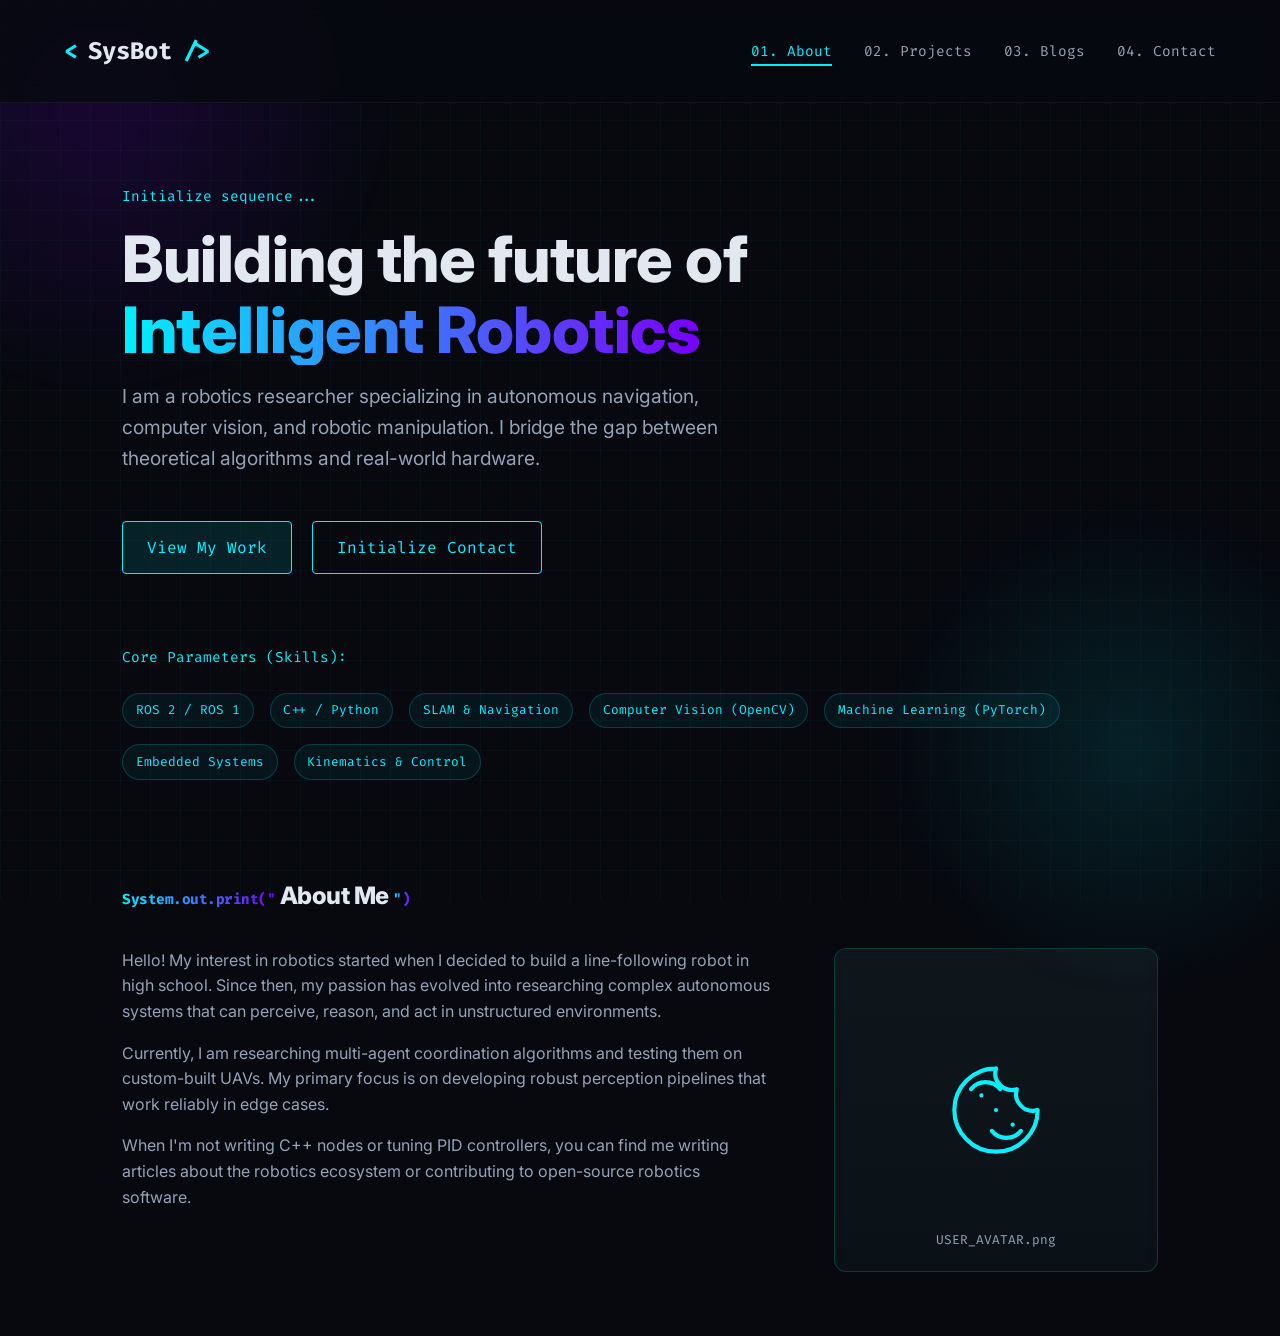
==== index.html @ aef5f3de "Initial commit: Add portfolio website files" ====
<!DOCTYPE html>
<html lang="en">
<head>
    <meta charset="UTF-8">
    <meta name="viewport" content="width=device-width, initial-scale=1.0">
    <title>Robotics Portfolio | About</title>
    <meta name="description" content="Personal portfolio of a Robotics Researcher.">
    <link rel="stylesheet" href="style.css">
</head>
<body>
    <div class="glow-bg"></div>
    <div class="glow-bg-2"></div>

    <nav>
        <a href="index.html" class="logo">SysBot</a>
        <ul class="nav-links">
            <li><a href="index.html" class="active">01. About</a></li>
            <li><a href="projects.html">02. Projects</a></li>
            <li><a href="blogs.html">03. Blogs</a></li>
            <li><a href="contact.html">04. Contact</a></li>
        </ul>
    </nav>

    <main>
        <section class="hero">
            <p class="mono">Initialize sequence...</p>
            <h1>Building the future of <br><span class="text-gradient">Intelligent Robotics</span></h1>
            <p class="subtitle">
                I am a robotics researcher specializing in autonomous navigation, 
                computer vision, and robotic manipulation. I bridge the gap between 
                theoretical algorithms and real-world hardware.
            </p>
            
            <div style="margin-top: 1rem;">
                <a href="projects.html" class="btn btn-primary">View My Work</a>
                <a href="contact.html" class="btn" style="margin-left: 1rem;">Initialize Contact</a>
            </div>

            <div class="tech-stack" style="margin-top: 4rem;">
                <p class="mono" style="width: 100%; margin-bottom: 0.5rem;">Core Parameters (Skills):</p>
                <span class="tech-tag">ROS 2 / ROS 1</span>
                <span class="tech-tag">C++ / Python</span>
                <span class="tech-tag">SLAM & Navigation</span>
                <span class="tech-tag">Computer Vision (OpenCV)</span>
                <span class="tech-tag">Machine Learning (PyTorch)</span>
                <span class="tech-tag">Embedded Systems</span>
                <span class="tech-tag">Kinematics & Control</span>
            </div>
        </section>
        
        <section style="margin-top: 5rem;" class="reveal">
            <h2><span class="mono text-gradient">System.out.print("</span> About Me <span class="mono text-gradient">")</span></h2>
            <div style="display: grid; grid-template-columns: 2fr 1fr; gap: 4rem; align-items: start; margin-top: 2rem;">
                <div>
                    <p style="margin-bottom: 1rem; color: var(--text-secondary);">
                        Hello! My interest in robotics started when I decided to build a line-following robot in high school. 
                        Since then, my passion has evolved into researching complex autonomous systems that can perceive, 
                        reason, and act in unstructured environments.
                    </p>
                    <p style="margin-bottom: 1rem; color: var(--text-secondary);">
                        Currently, I am researching multi-agent coordination algorithms and testing them on custom-built UAVs. 
                        My primary focus is on developing robust perception pipelines that work reliably in edge cases.
                    </p>
                    <p style="color: var(--text-secondary);">
                        When I'm not writing C++ nodes or tuning PID controllers, you can find me writing articles 
                        about the robotics ecosystem or contributing to open-source robotics software.
                    </p>
                </div>
                <div class="card" style="display: flex; justify-content: center; align-items: center; aspect-ratio: 1; background: rgba(0, 240, 255, 0.02); border-color: rgba(0,240,255,0.2);">
                    <!-- Placeholder for profile image -->
                    <svg width="100" height="100" viewBox="0 0 24 24" fill="none" stroke="var(--accent-cyan)" stroke-width="1" stroke-linecap="round" stroke-linejoin="round">
                        <path d="M12 2a10 10 0 1 0 10 10 4 4 0 0 1-5-5 4 4 0 0 1-5-5"/>
                        <path d="M8.5 8.5v.01"/>
                        <path d="M16 15.5v.01"/>
                        <path d="M12 12v.01"/>
                        <path d="M11 17a4.5 4.5 0 0 0 7 0"/>
                        <path d="M13 7a4.5 4.5 0 0 0-7 0"/>
                    </svg>
                    <div style="position: absolute; bottom: 20px; font-family: var(--font-mono); font-size: 0.8rem; color: var(--text-secondary);">USER_AVATAR.png</div>
                </div>
            </div>
        </section>
    </main>

    <script src="script.js"></script>
</body>
</html>
---- style.css ----
@import url('https://fonts.googleapis.com/css2?family=Fira+Code:wght@400;500;700&family=Inter:wght@300;400;600;800&display=swap');

:root {
    --bg-dark: #07090f;
    --bg-surface: rgba(16, 22, 36, 0.6);
    --bg-surface-hover: rgba(26, 36, 56, 0.8);
    --accent-cyan: #00f0ff;
    --accent-purple: #7a00ff;
    --text-primary: #e2e8f0;
    --text-secondary: #94a3b8;
    --border-color: rgba(0, 240, 255, 0.15);
    
    --font-sans: 'Inter', sans-serif;
    --font-mono: 'Fira Code', monospace;
}

* {
    margin: 0;
    padding: 0;
    box-sizing: border-box;
}

body {
    font-family: var(--font-sans);
    background-color: var(--bg-dark);
    color: var(--text-primary);
    line-height: 1.6;
    overflow-x: hidden;
    position: relative;
}

/* Background grid for tech feel */
body::before {
    content: '';
    position: fixed;
    top: 0; left: 0; width: 100vw; height: 100vh;
    background-image: 
        linear-gradient(rgba(0, 240, 255, 0.03) 1px, transparent 1px),
        linear-gradient(90deg, rgba(0, 240, 255, 0.03) 1px, transparent 1px);
    background-size: 30px 30px;
    z-index: -2;
}

/* Glowing orb background effect */
.glow-bg {
    position: fixed;
    width: 600px;
    height: 600px;
    background: radial-gradient(circle, rgba(122,0,255,0.15) 0%, rgba(0,240,255,0) 70%);
    top: -200px;
    left: -200px;
    border-radius: 50%;
    z-index: -1;
    pointer-events: none;
    animation: drift 20s infinite alternate linear;
}

.glow-bg-2 {
    position: fixed;
    width: 500px;
    height: 500px;
    background: radial-gradient(circle, rgba(0,240,255,0.1) 0%, rgba(0,240,255,0) 70%);
    bottom: -100px;
    right: -100px;
    border-radius: 50%;
    z-index: -1;
    pointer-events: none;
    animation: drift 25s infinite alternate-reverse linear;
}

@keyframes drift {
    0% { transform: translate(0, 0); }
    100% { transform: translate(100px, 150px); }
}

/* Typography */
h1, h2, h3, h4 {
    font-weight: 800;
    letter-spacing: -0.5px;
    margin-bottom: 1rem;
}

.mono {
    font-family: var(--font-mono);
    color: var(--accent-cyan);
    font-size: 0.9rem;
}

.text-gradient {
    background: linear-gradient(90deg, var(--accent-cyan), var(--accent-purple));
    -webkit-background-clip: text;
    -webkit-text-fill-color: transparent;
    display: inline-block;
}

/* Navigation */
nav {
    display: flex;
    justify-content: space-between;
    align-items: center;
    padding: 2rem 5%;
    background: rgba(7, 9, 15, 0.8);
    backdrop-filter: blur(10px);
    position: sticky;
    top: 0;
    z-index: 100;
    border-bottom: 1px solid rgba(255, 255, 255, 0.05);
}

.logo {
    font-family: var(--font-mono);
    font-size: 1.5rem;
    font-weight: 700;
    color: var(--text-primary);
    text-decoration: none;
    display: flex;
    align-items: center;
    gap: 10px;
}

.logo::before {
    content: '<';
    color: var(--accent-cyan);
}
.logo::after {
    content: '/>';
    color: var(--accent-cyan);
}

.nav-links {
    display: flex;
    gap: 2rem;
    list-style: none;
}

.nav-links a {
    color: var(--text-secondary);
    text-decoration: none;
    font-family: var(--font-mono);
    font-size: 0.9rem;
    transition: all 0.3s ease;
    position: relative;
}

.nav-links a:hover, .nav-links a.active {
    color: var(--accent-cyan);
}

.nav-links a::after {
    content: '';
    position: absolute;
    width: 0;
    height: 2px;
    bottom: -5px;
    left: 0;
    background-color: var(--accent-cyan);
    transition: width 0.3s ease;
}

.nav-links a:hover::after, .nav-links a.active::after {
    width: 100%;
}

/* Main Content Container */
main {
    max-width: 1100px;
    margin: 0 auto;
    padding: 4rem 2rem;
    min-height: calc(100vh - 100px);
}

/* Buttons */
.btn {
    display: inline-block;
    padding: 0.8rem 1.5rem;
    background: transparent;
    color: var(--accent-cyan);
    border: 1px solid var(--accent-cyan);
    font-family: var(--font-mono);
    text-decoration: none;
    border-radius: 4px;
    transition: all 0.3s ease;
    cursor: pointer;
    position: relative;
    overflow: hidden;
    z-index: 1;
}

.btn::before {
    content: '';
    position: absolute;
    top: 0; left: 0;
    width: 0; height: 100%;
    background: rgba(0, 240, 255, 0.1);
    z-index: -1;
    transition: all 0.3s ease;
}

.btn:hover::before {
    width: 100%;
}

.btn:hover {
    box-shadow: 0 0 15px rgba(0, 240, 255, 0.4);
}

.btn-primary {
    background: rgba(0, 240, 255, 0.1);
    border: 1px solid var(--accent-cyan);
}

/* Glassmorphism Cards */
.card {
    background: var(--bg-surface);
    border: 1px solid var(--border-color);
    border-radius: 12px;
    padding: 2rem;
    backdrop-filter: blur(5px);
    transition: all 0.4s cubic-bezier(0.175, 0.885, 0.32, 1.275);
    position: relative;
    overflow: hidden;
}

.card::after {
    content: '';
    position: absolute;
    top: -50%; left: -50%;
    width: 200%; height: 200%;
    background: linear-gradient(to bottom right, rgba(255,255,255,0.05), transparent);
    transform: rotate(45deg);
    pointer-events: none;
}

.card:hover {
    transform: translateY(-10px);
    border-color: var(--accent-cyan);
    background: var(--bg-surface-hover);
    box-shadow: 0 10px 30px -15px rgba(0, 240, 255, 0.3);
}

/* Specific Page Layouts */
/* Home / About */
.hero {
    display: flex;
    flex-direction: column;
    justify-content: center;
    min-height: 70vh;
}

.hero h1 {
    font-size: 4rem;
    margin: 1rem 0;
    line-height: 1.1;
}

.hero p.subtitle {
    font-size: 1.2rem;
    color: var(--text-secondary);
    max-width: 600px;
    margin-bottom: 2rem;
}

.tech-stack {
    display: flex;
    gap: 1rem;
    flex-wrap: wrap;
    margin-top: 2rem;
}

.tech-tag {
    font-family: var(--font-mono);
    font-size: 0.8rem;
    color: var(--accent-cyan);
    background: rgba(0, 240, 255, 0.05);
    padding: 0.4rem 0.8rem;
    border-radius: 20px;
    border: 1px solid rgba(0, 240, 255, 0.2);
}

/* Grid Layouts for Projects & Blogs */
.grid {
    display: grid;
    grid-template-columns: repeat(auto-fill, minmax(300px, 1fr));
    gap: 2rem;
    margin-top: 2rem;
}

.project-links {
    display: flex;
    gap: 1rem;
    margin-top: 1.5rem;
}

.project-links a {
    color: var(--text-primary);
    text-decoration: none;
    transition: color 0.3s;
}

.project-links a:hover {
    color: var(--accent-cyan);
}

/* Form Styles */
.contact-form {
    display: flex;
    flex-direction: column;
    gap: 1.5rem;
    max-width: 600px;
    margin: 0 auto;
}

.form-group {
    display: flex;
    flex-direction: column;
    gap: 0.5rem;
}

.form-group label {
    font-family: var(--font-mono);
    font-size: 0.9rem;
    color: var(--text-secondary);
}

.form-group input, .form-group textarea {
    background: rgba(16, 22, 36, 0.8);
    border: 1px solid rgba(255, 255, 255, 0.1);
    border-radius: 6px;
    padding: 1rem;
    color: var(--text-primary);
    font-family: var(--font-sans);
    transition: all 0.3s ease;
}

.form-group input:focus, .form-group textarea:focus {
    outline: none;
    border-color: var(--accent-cyan);
    box-shadow: 0 0 10px rgba(0, 240, 255, 0.1);
}

.form-group textarea {
    min-height: 150px;
    resize: vertical;
}

/* Animations */
.reveal {
    opacity: 0;
    transform: translateY(30px);
    transition: all 0.8s cubic-bezier(0.5, 0, 0, 1);
}

.reveal.active {
    opacity: 1;
    transform: translateY(0);
}

/* Responsive */
@media (max-width: 768px) {
    .hero h1 {
        font-size: 2.5rem;
    }
    .nav-links {
        display: none; /* In a real app, implement a hamburger menu */
    }
}
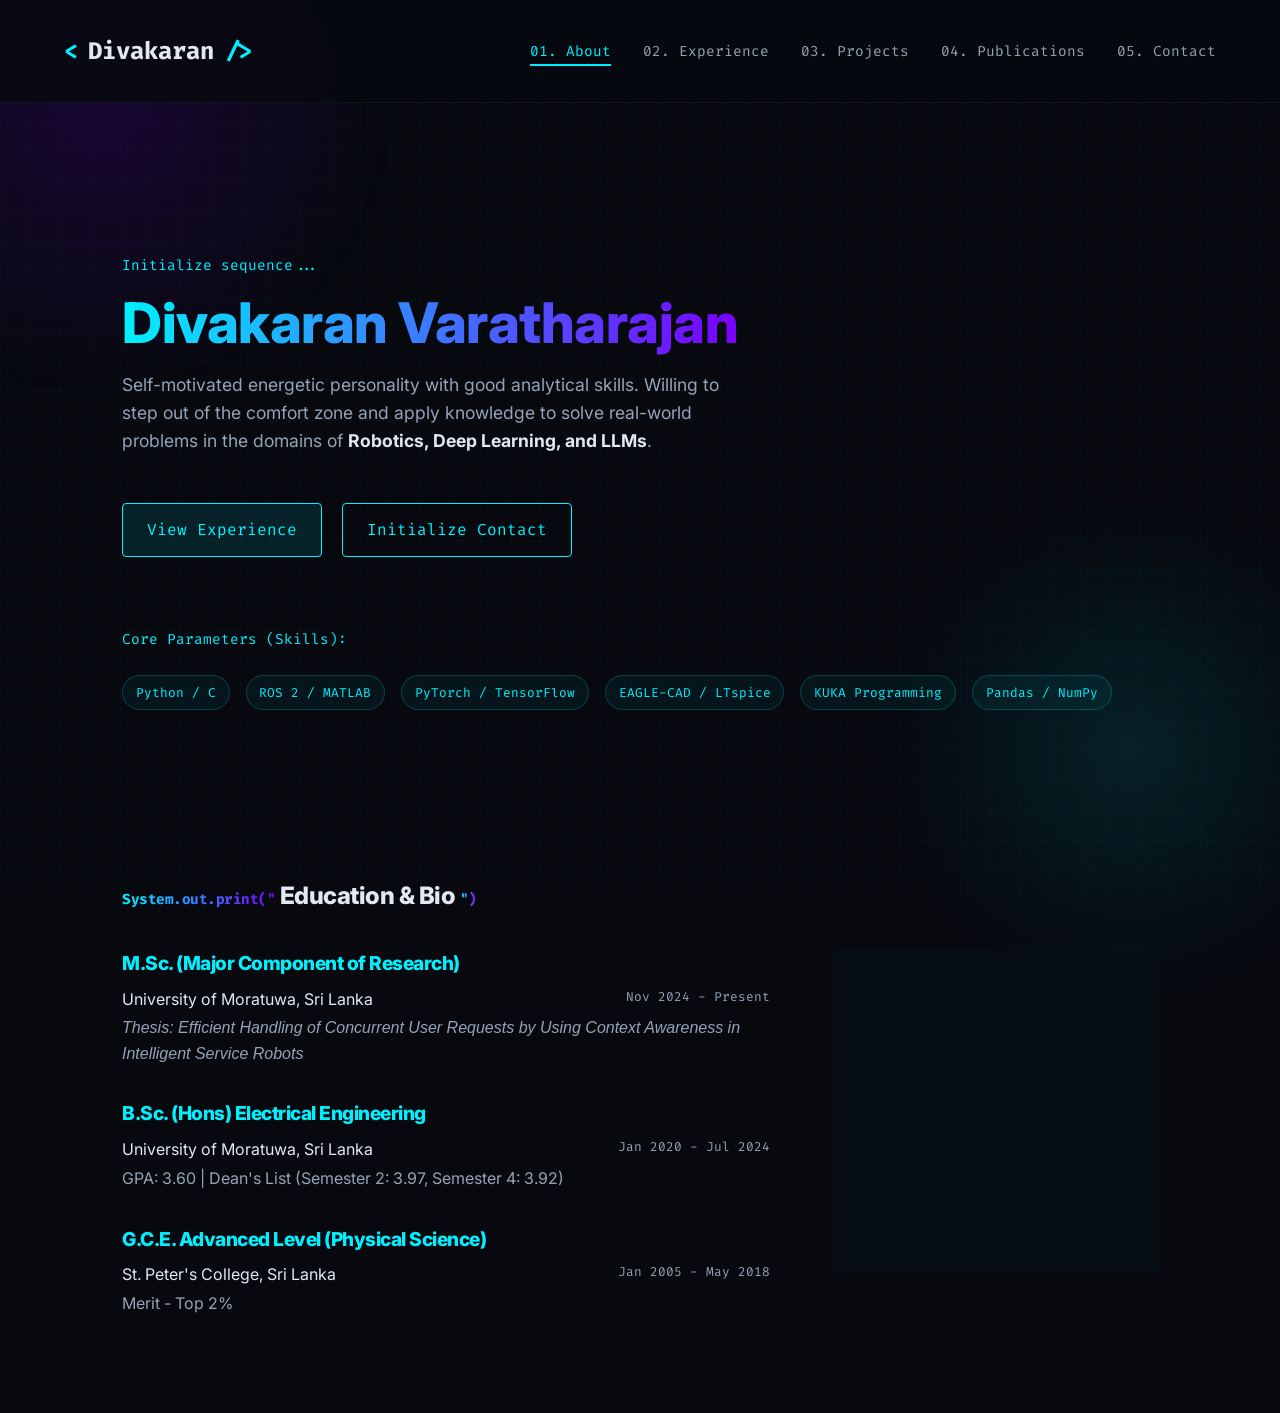
==== commit f9dfbb8a: "Updated details to pages" ====
--- a/index.html
+++ b/index.html
@@ -3,8 +3,8 @@
 <head>
     <meta charset="UTF-8">
     <meta name="viewport" content="width=device-width, initial-scale=1.0">
-    <title>Robotics Portfolio | About</title>
-    <meta name="description" content="Personal portfolio of a Robotics Researcher.">
+    <title>Divakaran Varatharajan | Portfolio</title>
+    <meta name="description" content="Portfolio of Divakaran Varatharajan - Robotics, Deep Learning, and LLMs.">
     <link rel="stylesheet" href="style.css">
 </head>
 <body>
@@ -12,71 +12,59 @@
     <div class="glow-bg-2"></div>
 
     <nav>
-        <a href="index.html" class="logo">SysBot</a>
+        <a href="index.html" class="logo">Divakaran</a>
         <ul class="nav-links">
             <li><a href="index.html" class="active">01. About</a></li>
-            <li><a href="projects.html">02. Projects</a></li>
-            <li><a href="blogs.html">03. Blogs</a></li>
-            <li><a href="contact.html">04. Contact</a></li>
+            <li><a href="experience.html">02. Experience</a></li>
+            <li><a href="projects.html">03. Projects</a></li>
+            <li><a href="publications.html">04. Publications</a></li>
+            <li><a href="contact.html">05. Contact</a></li>
         </ul>
     </nav>
 
     <main>
         <section class="hero">
             <p class="mono">Initialize sequence...</p>
-            <h1>Building the future of <br><span class="text-gradient">Intelligent Robotics</span></h1>
-            <p class="subtitle">
-                I am a robotics researcher specializing in autonomous navigation, 
-                computer vision, and robotic manipulation. I bridge the gap between 
-                theoretical algorithms and real-world hardware.
+            <h1 style="font-size: 3.5rem;"><span class="text-gradient">Divakaran Varatharajan</span></h1>
+            <p class="subtitle" style="font-size: 1.1rem;">
+                Self-motivated energetic personality with good analytical skills. Willing to step out of the comfort zone and apply knowledge to solve real-world problems in the domains of <strong style="color: var(--text-primary)">Robotics, Deep Learning, and LLMs</strong>.
             </p>
             
             <div style="margin-top: 1rem;">
-                <a href="projects.html" class="btn btn-primary">View My Work</a>
+                <a href="experience.html" class="btn btn-primary">View Experience</a>
                 <a href="contact.html" class="btn" style="margin-left: 1rem;">Initialize Contact</a>
             </div>
 
             <div class="tech-stack" style="margin-top: 4rem;">
                 <p class="mono" style="width: 100%; margin-bottom: 0.5rem;">Core Parameters (Skills):</p>
-                <span class="tech-tag">ROS 2 / ROS 1</span>
-                <span class="tech-tag">C++ / Python</span>
-                <span class="tech-tag">SLAM & Navigation</span>
-                <span class="tech-tag">Computer Vision (OpenCV)</span>
-                <span class="tech-tag">Machine Learning (PyTorch)</span>
-                <span class="tech-tag">Embedded Systems</span>
-                <span class="tech-tag">Kinematics & Control</span>
+                <span class="tech-tag" onmouseover="this.style.boxShadow='0 0 10px var(--accent-cyan)'" onmouseout="this.style.boxShadow='none'">Python / C</span>
+                <span class="tech-tag" onmouseover="this.style.boxShadow='0 0 10px var(--accent-cyan)'" onmouseout="this.style.boxShadow='none'">ROS 2 / MATLAB</span>
+                <span class="tech-tag" onmouseover="this.style.boxShadow='0 0 10px var(--accent-cyan)'" onmouseout="this.style.boxShadow='none'">PyTorch / TensorFlow</span>
+                <span class="tech-tag" onmouseover="this.style.boxShadow='0 0 10px var(--accent-cyan)'" onmouseout="this.style.boxShadow='none'">EAGLE-CAD / LTspice</span>
+                <span class="tech-tag" onmouseover="this.style.boxShadow='0 0 10px var(--accent-cyan)'" onmouseout="this.style.boxShadow='none'">KUKA Programming</span>
+                <span class="tech-tag" onmouseover="this.style.boxShadow='0 0 10px var(--accent-cyan)'" onmouseout="this.style.boxShadow='none'">Pandas / NumPy</span>
             </div>
         </section>
         
         <section style="margin-top: 5rem;" class="reveal">
-            <h2><span class="mono text-gradient">System.out.print("</span> About Me <span class="mono text-gradient">")</span></h2>
+            <h2><span class="mono text-gradient">System.out.print("</span> Education & Bio <span class="mono text-gradient">")</span></h2>
             <div style="display: grid; grid-template-columns: 2fr 1fr; gap: 4rem; align-items: start; margin-top: 2rem;">
                 <div>
-                    <p style="margin-bottom: 1rem; color: var(--text-secondary);">
-                        Hello! My interest in robotics started when I decided to build a line-following robot in high school. 
-                        Since then, my passion has evolved into researching complex autonomous systems that can perceive, 
-                        reason, and act in unstructured environments.
-                    </p>
-                    <p style="margin-bottom: 1rem; color: var(--text-secondary);">
-                        Currently, I am researching multi-agent coordination algorithms and testing them on custom-built UAVs. 
-                        My primary focus is on developing robust perception pipelines that work reliably in edge cases.
-                    </p>
-                    <p style="color: var(--text-secondary);">
-                        When I'm not writing C++ nodes or tuning PID controllers, you can find me writing articles 
-                        about the robotics ecosystem or contributing to open-source robotics software.
-                    </p>
+                    <h3 style="color: var(--accent-cyan); font-size: 1.2rem; margin-bottom: 0.5rem;">M.Sc. (Major Component of Research)</h3>
+                    <p style="color: var(--text-primary); margin-bottom: 0.2rem;">University of Moratuwa, Sri Lanka <span class="mono" style="float: right; color: var(--text-secondary); font-size: 0.8rem;">Nov 2024 - Present</span></p>
+                    <p style="color: var(--text-secondary); margin-bottom: 2rem; font-style: italic;">Thesis: Efficient Handling of Concurrent User Requests by Using Context Awareness in Intelligent Service Robots</p>
+
+                    <h3 style="color: var(--accent-cyan); font-size: 1.2rem; margin-bottom: 0.5rem;">B.Sc. (Hons) Electrical Engineering</h3>
+                    <p style="color: var(--text-primary); margin-bottom: 0.2rem;">University of Moratuwa, Sri Lanka <span class="mono" style="float: right; color: var(--text-secondary); font-size: 0.8rem;">Jan 2020 - Jul 2024</span></p>
+                    <p style="color: var(--text-secondary); margin-bottom: 2rem;">GPA: 3.60 | Dean's List (Semester 2: 3.97, Semester 4: 3.92)</p>
+
+                    <h3 style="color: var(--accent-cyan); font-size: 1.2rem; margin-bottom: 0.5rem;">G.C.E. Advanced Level (Physical Science)</h3>
+                    <p style="color: var(--text-primary); margin-bottom: 0.2rem;">St. Peter's College, Sri Lanka <span class="mono" style="float: right; color: var(--text-secondary); font-size: 0.8rem;">Jan 2005 - May 2018</span></p>
+                    <p style="color: var(--text-secondary); margin-bottom: 2rem;">Merit - Top 2%</p>
                 </div>
-                <div class="card" style="display: flex; justify-content: center; align-items: center; aspect-ratio: 1; background: rgba(0, 240, 255, 0.02); border-color: rgba(0,240,255,0.2);">
-                    <!-- Placeholder for profile image -->
-                    <svg width="100" height="100" viewBox="0 0 24 24" fill="none" stroke="var(--accent-cyan)" stroke-width="1" stroke-linecap="round" stroke-linejoin="round">
-                        <path d="M12 2a10 10 0 1 0 10 10 4 4 0 0 1-5-5 4 4 0 0 1-5-5"/>
-                        <path d="M8.5 8.5v.01"/>
-                        <path d="M16 15.5v.01"/>
-                        <path d="M12 12v.01"/>
-                        <path d="M11 17a4.5 4.5 0 0 0 7 0"/>
-                        <path d="M13 7a4.5 4.5 0 0 0-7 0"/>
-                    </svg>
-                    <div style="position: absolute; bottom: 20px; font-family: var(--font-mono); font-size: 0.8rem; color: var(--text-secondary);">USER_AVATAR.png</div>
+                <div class="card profile-card" style="padding: 0; display: flex; justify-content: center; align-items: center; aspect-ratio: 1; background: rgba(0, 240, 255, 0.02); border-color: rgba(0,240,255,0.2); overflow: hidden;">
+                    <!-- Place your picture in the same folder and name it 'profile.jpg' -->
+                    <img src="profile.jpg" alt="Divakaran Varatharajan" style="width: 100%; height: 100%; object-fit: cover; opacity: 0.8; transition: opacity 0.3s ease;" onmouseover="this.style.opacity=1" onmouseout="this.style.opacity=0.8" onerror="this.onerror=null; this.parentElement.innerHTML='<div style=\'text-align:center;\'><svg width=\'100\' height=\'100\' viewBox=\'0 0 24 24\' fill=\'none\' stroke=\'#00f0ff\' stroke-width=\'1\' stroke-linecap=\'round\' stroke-linejoin=\'round\'><path d=\'M12 2a10 10 0 1 0 10 10 4 4 0 0 1-5-5 4 4 0 0 1-5-5\'/><path d=\'M8.5 8.5v.01\'/><path d=\'M16 15.5v.01\'/><path d=\'M12 12v.01\'/><path d=\'M11 17a4.5 4.5 0 0 0 7 0\'/><path d=\'M13 7a4.5 4.5 0 0 0-7 0\'/></svg><p style=\'font-family: monospace; color: #94a3b8; font-size: 0.8rem; margin-top: 1rem;\'>Add profile.jpg<br>to the folder</p></div>';">
                 </div>
             </div>
         </section>
--- a/style.css
+++ b/style.css
@@ -355,6 +355,80 @@
     transform: translateY(0);
 }
 
+/* Timeline */
+.timeline {
+    position: relative;
+    max-width: 800px;
+    margin: 2rem auto;
+}
+.timeline::after {
+    content: '';
+    position: absolute;
+    width: 2px;
+    background: var(--border-color);
+    top: 0;
+    bottom: 0;
+    left: 20px;
+    margin-left: -1px;
+}
+.timeline-item {
+    padding: 10px 40px;
+    position: relative;
+    background-color: inherit;
+    width: 100%;
+}
+.timeline-item::after {
+    content: '';
+    position: absolute;
+    width: 16px;
+    height: 16px;
+    right: auto;
+    left: 12px;
+    background-color: var(--bg-dark);
+    border: 3px solid var(--accent-cyan);
+    top: 15px;
+    border-radius: 50%;
+    z-index: 1;
+    transition: all 0.3s ease;
+}
+.timeline-item:hover::after {
+    background-color: var(--accent-cyan);
+    box-shadow: 0 0 10px var(--accent-cyan);
+}
+.timeline-content {
+    padding: 1.5rem;
+    background: var(--bg-surface);
+    border: 1px solid var(--border-color);
+    border-radius: 8px;
+    position: relative;
+    transition: transform 0.3s ease, border-color 0.3s ease;
+}
+.timeline-content:hover {
+    transform: translateX(5px);
+    border-color: var(--accent-cyan);
+}
+
+/* Tags and Lists */
+.list-styled {
+    list-style-type: none;
+    padding-left: 0.5rem;
+    margin-top: 1rem;
+}
+.list-styled li {
+    position: relative;
+    padding-left: 1.5rem;
+    margin-bottom: 0.5rem;
+    color: var(--text-secondary);
+    font-size: 0.9rem;
+}
+.list-styled li::before {
+    content: '>';
+    position: absolute;
+    left: 0;
+    color: var(--accent-cyan);
+    font-family: var(--font-mono);
+}
+
 /* Responsive */
 @media (max-width: 768px) {
     .hero h1 {
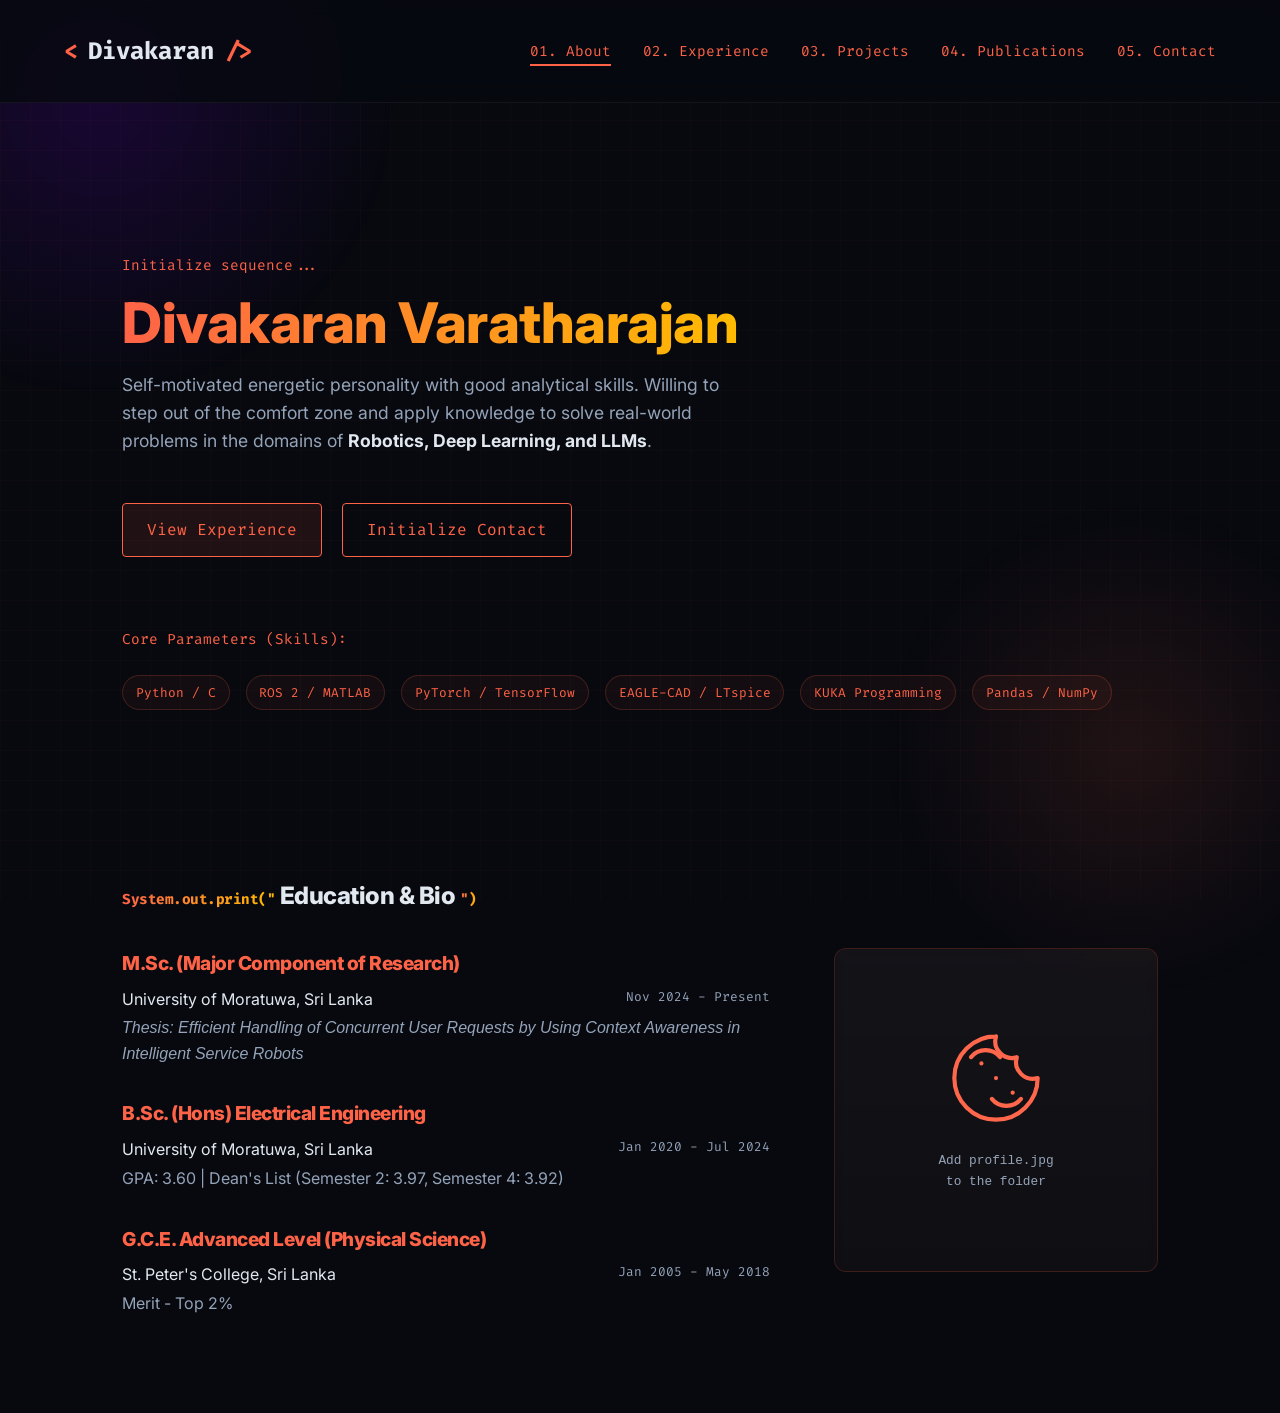
==== commit d0e241f8: "changed color scheme" ====
--- a/index.html
+++ b/index.html
@@ -37,12 +37,12 @@
 
             <div class="tech-stack" style="margin-top: 4rem;">
                 <p class="mono" style="width: 100%; margin-bottom: 0.5rem;">Core Parameters (Skills):</p>
-                <span class="tech-tag" onmouseover="this.style.boxShadow='0 0 10px var(--accent-cyan)'" onmouseout="this.style.boxShadow='none'">Python / C</span>
-                <span class="tech-tag" onmouseover="this.style.boxShadow='0 0 10px var(--accent-cyan)'" onmouseout="this.style.boxShadow='none'">ROS 2 / MATLAB</span>
-                <span class="tech-tag" onmouseover="this.style.boxShadow='0 0 10px var(--accent-cyan)'" onmouseout="this.style.boxShadow='none'">PyTorch / TensorFlow</span>
-                <span class="tech-tag" onmouseover="this.style.boxShadow='0 0 10px var(--accent-cyan)'" onmouseout="this.style.boxShadow='none'">EAGLE-CAD / LTspice</span>
-                <span class="tech-tag" onmouseover="this.style.boxShadow='0 0 10px var(--accent-cyan)'" onmouseout="this.style.boxShadow='none'">KUKA Programming</span>
-                <span class="tech-tag" onmouseover="this.style.boxShadow='0 0 10px var(--accent-cyan)'" onmouseout="this.style.boxShadow='none'">Pandas / NumPy</span>
+                <span class="tech-tag" onmouseover="this.style.boxShadow='0 0 10px var(--accent-orange)'" onmouseout="this.style.boxShadow='none'">Python / C</span>
+                <span class="tech-tag" onmouseover="this.style.boxShadow='0 0 10px var(--accent-orange)'" onmouseout="this.style.boxShadow='none'">ROS 2 / MATLAB</span>
+                <span class="tech-tag" onmouseover="this.style.boxShadow='0 0 10px var(--accent-orange)'" onmouseout="this.style.boxShadow='none'">PyTorch / TensorFlow</span>
+                <span class="tech-tag" onmouseover="this.style.boxShadow='0 0 10px var(--accent-orange)'" onmouseout="this.style.boxShadow='none'">EAGLE-CAD / LTspice</span>
+                <span class="tech-tag" onmouseover="this.style.boxShadow='0 0 10px var(--accent-orange)'" onmouseout="this.style.boxShadow='none'">KUKA Programming</span>
+                <span class="tech-tag" onmouseover="this.style.boxShadow='0 0 10px var(--accent-orange)'" onmouseout="this.style.boxShadow='none'">Pandas / NumPy</span>
             </div>
         </section>
         
@@ -50,21 +50,21 @@
             <h2><span class="mono text-gradient">System.out.print("</span> Education & Bio <span class="mono text-gradient">")</span></h2>
             <div style="display: grid; grid-template-columns: 2fr 1fr; gap: 4rem; align-items: start; margin-top: 2rem;">
                 <div>
-                    <h3 style="color: var(--accent-cyan); font-size: 1.2rem; margin-bottom: 0.5rem;">M.Sc. (Major Component of Research)</h3>
+                    <h3 style="color: var(--accent-orange); font-size: 1.2rem; margin-bottom: 0.5rem;">M.Sc. (Major Component of Research)</h3>
                     <p style="color: var(--text-primary); margin-bottom: 0.2rem;">University of Moratuwa, Sri Lanka <span class="mono" style="float: right; color: var(--text-secondary); font-size: 0.8rem;">Nov 2024 - Present</span></p>
                     <p style="color: var(--text-secondary); margin-bottom: 2rem; font-style: italic;">Thesis: Efficient Handling of Concurrent User Requests by Using Context Awareness in Intelligent Service Robots</p>
 
-                    <h3 style="color: var(--accent-cyan); font-size: 1.2rem; margin-bottom: 0.5rem;">B.Sc. (Hons) Electrical Engineering</h3>
+                    <h3 style="color: var(--accent-orange); font-size: 1.2rem; margin-bottom: 0.5rem;">B.Sc. (Hons) Electrical Engineering</h3>
                     <p style="color: var(--text-primary); margin-bottom: 0.2rem;">University of Moratuwa, Sri Lanka <span class="mono" style="float: right; color: var(--text-secondary); font-size: 0.8rem;">Jan 2020 - Jul 2024</span></p>
                     <p style="color: var(--text-secondary); margin-bottom: 2rem;">GPA: 3.60 | Dean's List (Semester 2: 3.97, Semester 4: 3.92)</p>
 
-                    <h3 style="color: var(--accent-cyan); font-size: 1.2rem; margin-bottom: 0.5rem;">G.C.E. Advanced Level (Physical Science)</h3>
+                    <h3 style="color: var(--accent-orange); font-size: 1.2rem; margin-bottom: 0.5rem;">G.C.E. Advanced Level (Physical Science)</h3>
                     <p style="color: var(--text-primary); margin-bottom: 0.2rem;">St. Peter's College, Sri Lanka <span class="mono" style="float: right; color: var(--text-secondary); font-size: 0.8rem;">Jan 2005 - May 2018</span></p>
                     <p style="color: var(--text-secondary); margin-bottom: 2rem;">Merit - Top 2%</p>
                 </div>
-                <div class="card profile-card" style="padding: 0; display: flex; justify-content: center; align-items: center; aspect-ratio: 1; background: rgba(0, 240, 255, 0.02); border-color: rgba(0,240,255,0.2); overflow: hidden;">
+                <div class="card profile-card" style="padding: 0; display: flex; justify-content: center; align-items: center; aspect-ratio: 1; background: rgba(255, 99, 71, 0.02); border-color: rgba(255, 99, 71, 0.2); overflow: hidden;">
                     <!-- Place your picture in the same folder and name it 'profile.jpg' -->
-                    <img src="profile.jpg" alt="Divakaran Varatharajan" style="width: 100%; height: 100%; object-fit: cover; opacity: 0.8; transition: opacity 0.3s ease;" onmouseover="this.style.opacity=1" onmouseout="this.style.opacity=0.8" onerror="this.onerror=null; this.parentElement.innerHTML='<div style=\'text-align:center;\'><svg width=\'100\' height=\'100\' viewBox=\'0 0 24 24\' fill=\'none\' stroke=\'#00f0ff\' stroke-width=\'1\' stroke-linecap=\'round\' stroke-linejoin=\'round\'><path d=\'M12 2a10 10 0 1 0 10 10 4 4 0 0 1-5-5 4 4 0 0 1-5-5\'/><path d=\'M8.5 8.5v.01\'/><path d=\'M16 15.5v.01\'/><path d=\'M12 12v.01\'/><path d=\'M11 17a4.5 4.5 0 0 0 7 0\'/><path d=\'M13 7a4.5 4.5 0 0 0-7 0\'/></svg><p style=\'font-family: monospace; color: #94a3b8; font-size: 0.8rem; margin-top: 1rem;\'>Add profile.jpg<br>to the folder</p></div>';">
+                    <img src="profile.jpg" alt="Divakaran Varatharajan" style="width: 100%; height: 100%; object-fit: cover; opacity: 0.8; transition: opacity 0.3s ease;" onmouseover="this.style.opacity=1" onmouseout="this.style.opacity=0.8" onerror="this.onerror=null; this.parentElement.innerHTML='<div style=\'text-align:center;\'><svg width=\'100\' height=\'100\' viewBox=\'0 0 24 24\' fill=\'none\' stroke=\'#ff6347\' stroke-width=\'1\' stroke-linecap=\'round\' stroke-linejoin=\'round\'><path d=\'M12 2a10 10 0 1 0 10 10 4 4 0 0 1-5-5 4 4 0 0 1-5-5\'/><path d=\'M8.5 8.5v.01\'/><path d=\'M16 15.5v.01\'/><path d=\'M12 12v.01\'/><path d=\'M11 17a4.5 4.5 0 0 0 7 0\'/><path d=\'M13 7a4.5 4.5 0 0 0-7 0\'/></svg><p style=\'font-family: monospace; color: #94a3b8; font-size: 0.8rem; margin-top: 1rem;\'>Add profile.jpg<br>to the folder</p></div>';">
                 </div>
             </div>
         </section>
--- a/style.css
+++ b/style.css
@@ -4,11 +4,11 @@
     --bg-dark: #07090f;
     --bg-surface: rgba(16, 22, 36, 0.6);
     --bg-surface-hover: rgba(26, 36, 56, 0.8);
-    --accent-cyan: #00f0ff;
-    --accent-purple: #7a00ff;
+    --accent-orange: #ff6347;
+    --accent-yellow: #ffbb00;
     --text-primary: #e2e8f0;
     --text-secondary: #94a3b8;
-    --border-color: rgba(0, 240, 255, 0.15);
+    --border-color: rgba(53, 28, 23, 0.15);
     
     --font-sans: 'Inter', sans-serif;
     --font-mono: 'Fira Code', monospace;
@@ -35,8 +35,8 @@
     position: fixed;
     top: 0; left: 0; width: 100vw; height: 100vh;
     background-image: 
-        linear-gradient(rgba(0, 240, 255, 0.03) 1px, transparent 1px),
-        linear-gradient(90deg, rgba(0, 240, 255, 0.03) 1px, transparent 1px);
+        linear-gradient(rgba(255, 99, 71, 0.03) 1px, transparent 1px),
+        linear-gradient(90deg, rgba(255, 99, 71, 0.03) 1px, transparent 1px);
     background-size: 30px 30px;
     z-index: -2;
 }
@@ -46,7 +46,7 @@
     position: fixed;
     width: 600px;
     height: 600px;
-    background: radial-gradient(circle, rgba(122,0,255,0.15) 0%, rgba(0,240,255,0) 70%);
+    background: radial-gradient(circle, rgba(122,0,255,0.15) 0%, rgba(255, 99, 71, 0) 70%);
     top: -200px;
     left: -200px;
     border-radius: 50%;
@@ -59,7 +59,7 @@
     position: fixed;
     width: 500px;
     height: 500px;
-    background: radial-gradient(circle, rgba(0,240,255,0.1) 0%, rgba(0,240,255,0) 70%);
+    background: radial-gradient(circle, rgba(255, 99, 71, 0.1) 0%, rgba(255, 99, 71, 0) 70%);
     bottom: -100px;
     right: -100px;
     border-radius: 50%;
@@ -82,12 +82,12 @@
 
 .mono {
     font-family: var(--font-mono);
-    color: var(--accent-cyan);
+    color: var(--accent-orange);
     font-size: 0.9rem;
 }
 
 .text-gradient {
-    background: linear-gradient(90deg, var(--accent-cyan), var(--accent-purple));
+    background: linear-gradient(90deg, var(--accent-orange), var(--accent-yellow));
     -webkit-background-clip: text;
     -webkit-text-fill-color: transparent;
     display: inline-block;
@@ -120,11 +120,11 @@
 
 .logo::before {
     content: '<';
-    color: var(--accent-cyan);
+    color: var(--accent-orange);
 }
 .logo::after {
     content: '/>';
-    color: var(--accent-cyan);
+    color: var(--accent-orange);
 }
 
 .nav-links {
@@ -134,7 +134,7 @@
 }
 
 .nav-links a {
-    color: var(--text-secondary);
+    color: #ff6347;
     text-decoration: none;
     font-family: var(--font-mono);
     font-size: 0.9rem;
@@ -143,7 +143,7 @@
 }
 
 .nav-links a:hover, .nav-links a.active {
-    color: var(--accent-cyan);
+    color: var(--accent-orange);
 }
 
 .nav-links a::after {
@@ -153,7 +153,7 @@
     height: 2px;
     bottom: -5px;
     left: 0;
-    background-color: var(--accent-cyan);
+    background-color: var(--accent-orange);
     transition: width 0.3s ease;
 }
 
@@ -174,8 +174,8 @@
     display: inline-block;
     padding: 0.8rem 1.5rem;
     background: transparent;
-    color: var(--accent-cyan);
-    border: 1px solid var(--accent-cyan);
+    color: var(--accent-orange);
+    border: 1px solid var(--accent-orange);
     font-family: var(--font-mono);
     text-decoration: none;
     border-radius: 4px;
@@ -191,7 +191,7 @@
     position: absolute;
     top: 0; left: 0;
     width: 0; height: 100%;
-    background: rgba(0, 240, 255, 0.1);
+    background: rgba(255, 99, 71, 0.1);
     z-index: -1;
     transition: all 0.3s ease;
 }
@@ -201,12 +201,12 @@
 }
 
 .btn:hover {
-    box-shadow: 0 0 15px rgba(0, 240, 255, 0.4);
+    box-shadow: 0 0 15px rgba(255, 99, 71, 0.4);
 }
 
 .btn-primary {
-    background: rgba(0, 240, 255, 0.1);
-    border: 1px solid var(--accent-cyan);
+    background: rgba(255, 99, 71, 0.1);
+    border: 1px solid var(--accent-orange);
 }
 
 /* Glassmorphism Cards */
@@ -233,9 +233,9 @@
 
 .card:hover {
     transform: translateY(-10px);
-    border-color: var(--accent-cyan);
+    border-color: var(--accent-orange);
     background: var(--bg-surface-hover);
-    box-shadow: 0 10px 30px -15px rgba(0, 240, 255, 0.3);
+    box-shadow: 0 10px 30px -15px rgba(255, 99, 71, 0.3);
 }
 
 /* Specific Page Layouts */
@@ -270,11 +270,11 @@
 .tech-tag {
     font-family: var(--font-mono);
     font-size: 0.8rem;
-    color: var(--accent-cyan);
-    background: rgba(0, 240, 255, 0.05);
+    color: var(--accent-orange);
+    background: rgba(255, 99, 71, 0.05);
     padding: 0.4rem 0.8rem;
     border-radius: 20px;
-    border: 1px solid rgba(0, 240, 255, 0.2);
+    border: 1px solid rgba(255, 99, 71, 0.2);
 }
 
 /* Grid Layouts for Projects & Blogs */
@@ -298,7 +298,7 @@
 }
 
 .project-links a:hover {
-    color: var(--accent-cyan);
+    color: var(--accent-orange);
 }
 
 /* Form Styles */
@@ -334,8 +334,8 @@
 
 .form-group input:focus, .form-group textarea:focus {
     outline: none;
-    border-color: var(--accent-cyan);
-    box-shadow: 0 0 10px rgba(0, 240, 255, 0.1);
+    border-color: var(--accent-orange);
+    box-shadow: 0 0 10px rgba(255, 99, 71, 0.1);
 }
 
 .form-group textarea {
@@ -385,15 +385,15 @@
     right: auto;
     left: 12px;
     background-color: var(--bg-dark);
-    border: 3px solid var(--accent-cyan);
+    border: 3px solid var(--accent-orange);
     top: 15px;
     border-radius: 50%;
     z-index: 1;
     transition: all 0.3s ease;
 }
 .timeline-item:hover::after {
-    background-color: var(--accent-cyan);
-    box-shadow: 0 0 10px var(--accent-cyan);
+    background-color: var(--accent-orange);
+    box-shadow: 0 0 10px var(--accent-orange);
 }
 .timeline-content {
     padding: 1.5rem;
@@ -405,7 +405,7 @@
 }
 .timeline-content:hover {
     transform: translateX(5px);
-    border-color: var(--accent-cyan);
+    border-color: var(--accent-orange);
 }
 
 /* Tags and Lists */
@@ -425,8 +425,21 @@
     content: '>';
     position: absolute;
     left: 0;
-    color: var(--accent-cyan);
-    font-family: var(--font-mono);
+    color: var(--accent-orange);
+    font-family: var(--font-mono);
+}
+
+/* Interactive Cursor Glow */
+.cursor-glow-overlay {
+    position: fixed;
+    top: 0;
+    left: 0;
+    width: 100vw;
+    height: 100vh;
+    background: radial-gradient(circle at var(--mouse-x, -50vw) var(--mouse-y, -50vh), rgba(255, 99, 71, 0.2) 0%, transparent 400px);
+    pointer-events: none;
+    z-index: 9999;
+    mix-blend-mode: screen;
 }
 
 /* Responsive */
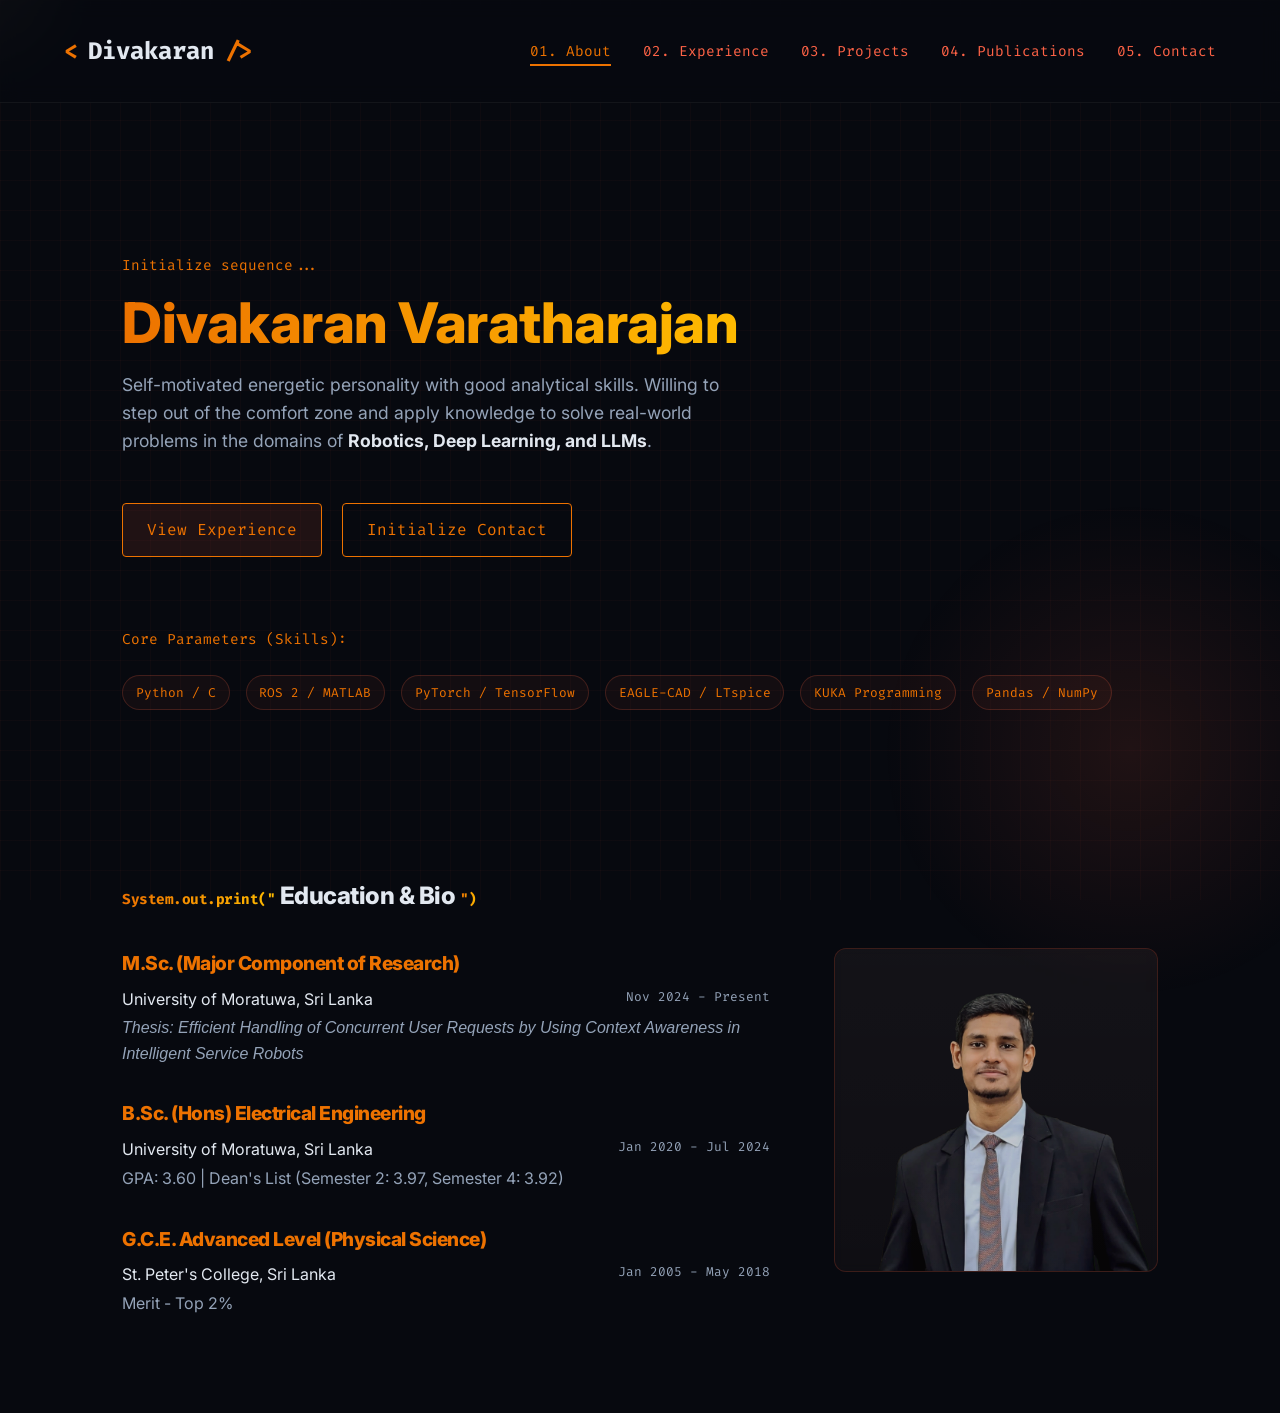
==== commit 34e93bf1: "Update index.html" ====
--- a/index.html
+++ b/index.html
@@ -63,8 +63,8 @@
                     <p style="color: var(--text-secondary); margin-bottom: 2rem;">Merit - Top 2%</p>
                 </div>
                 <div class="card profile-card" style="padding: 0; display: flex; justify-content: center; align-items: center; aspect-ratio: 1; background: rgba(255, 99, 71, 0.02); border-color: rgba(255, 99, 71, 0.2); overflow: hidden;">
-                    <!-- Place your picture in the same folder and name it 'profile.jpg' -->
-                    <img src="profile.jpg" alt="Divakaran Varatharajan" style="width: 100%; height: 100%; object-fit: cover; opacity: 0.8; transition: opacity 0.3s ease;" onmouseover="this.style.opacity=1" onmouseout="this.style.opacity=0.8" onerror="this.onerror=null; this.parentElement.innerHTML='<div style=\'text-align:center;\'><svg width=\'100\' height=\'100\' viewBox=\'0 0 24 24\' fill=\'none\' stroke=\'#ff6347\' stroke-width=\'1\' stroke-linecap=\'round\' stroke-linejoin=\'round\'><path d=\'M12 2a10 10 0 1 0 10 10 4 4 0 0 1-5-5 4 4 0 0 1-5-5\'/><path d=\'M8.5 8.5v.01\'/><path d=\'M16 15.5v.01\'/><path d=\'M12 12v.01\'/><path d=\'M11 17a4.5 4.5 0 0 0 7 0\'/><path d=\'M13 7a4.5 4.5 0 0 0-7 0\'/></svg><p style=\'font-family: monospace; color: #94a3b8; font-size: 0.8rem; margin-top: 1rem;\'>Add profile.jpg<br>to the folder</p></div>';">
+                    <!-- Place your picture in the same folder and name it 'profile.png' -->
+                    <img src="profile.png" alt="Divakaran Varatharajan" style="width: 100%; height: 100%; object-fit: cover; opacity: 0.8; transition: opacity 0.3s ease;" onmouseover="this.style.opacity=1" onmouseout="this.style.opacity=0.8" onerror="this.onerror=null; this.parentElement.innerHTML='<div style=\'text-align:center;\'><svg width=\'100\' height=\'100\' viewBox=\'0 0 24 24\' fill=\'none\' stroke=\'#ff6347\' stroke-width=\'1\' stroke-linecap=\'round\' stroke-linejoin=\'round\'><path d=\'M12 2a10 10 0 1 0 10 10 4 4 0 0 1-5-5 4 4 0 0 1-5-5\'/><path d=\'M8.5 8.5v.01\'/><path d=\'M16 15.5v.01\'/><path d=\'M12 12v.01\'/><path d=\'M11 17a4.5 4.5 0 0 0 7 0\'/><path d=\'M13 7a4.5 4.5 0 0 0-7 0\'/></svg><p style=\'font-family: monospace; color: #94a3b8; font-size: 0.8rem; margin-top: 1rem;\'>Add profile.png<br>to the folder</p></div>';">
                 </div>
             </div>
         </section>
--- a/style.css
+++ b/style.css
@@ -3,8 +3,8 @@
 :root {
     --bg-dark: #07090f;
     --bg-surface: rgba(16, 22, 36, 0.6);
-    --bg-surface-hover: rgba(26, 36, 56, 0.8);
-    --accent-orange: #ff6347;
+    --bg-surface-hover: rgba(37, 26, 56, 0.8);
+    --accent-orange: #ed7200;
     --accent-yellow: #ffbb00;
     --text-primary: #e2e8f0;
     --text-secondary: #94a3b8;
@@ -44,9 +44,9 @@
 /* Glowing orb background effect */
 .glow-bg {
     position: fixed;
-    width: 600px;
-    height: 600px;
-    background: radial-gradient(circle, rgba(122,0,255,0.15) 0%, rgba(255, 99, 71, 0) 70%);
+    width: 300px;
+    height: 300px;
+    background: radial-gradient(circle, rgba(255, 222, 175, 0.201) 0%, rgba(255, 99, 71, 0) 70%);
     top: -200px;
     left: -200px;
     border-radius: 50%;
@@ -201,7 +201,7 @@
 }
 
 .btn:hover {
-    box-shadow: 0 0 15px rgba(255, 99, 71, 0.4);
+    box-shadow: 0 0 15px rgba(255, 206, 198, 0.168);
 }
 
 .btn-primary {
@@ -235,7 +235,7 @@
     transform: translateY(-10px);
     border-color: var(--accent-orange);
     background: var(--bg-surface-hover);
-    box-shadow: 0 10px 30px -15px rgba(255, 99, 71, 0.3);
+    box-shadow: 0 10px 30px -15px rgba(255, 99, 71, 0.085);
 }
 
 /* Specific Page Layouts */
@@ -436,7 +436,7 @@
     left: 0;
     width: 100vw;
     height: 100vh;
-    background: radial-gradient(circle at var(--mouse-x, -50vw) var(--mouse-y, -50vh), rgba(255, 99, 71, 0.2) 0%, transparent 400px);
+    background: radial-gradient(circle at var(--mouse-x, -50vw) var(--mouse-y, -50vh), rgba(255, 220, 180, 0.06) 0%, transparent 400px);
     pointer-events: none;
     z-index: 9999;
     mix-blend-mode: screen;
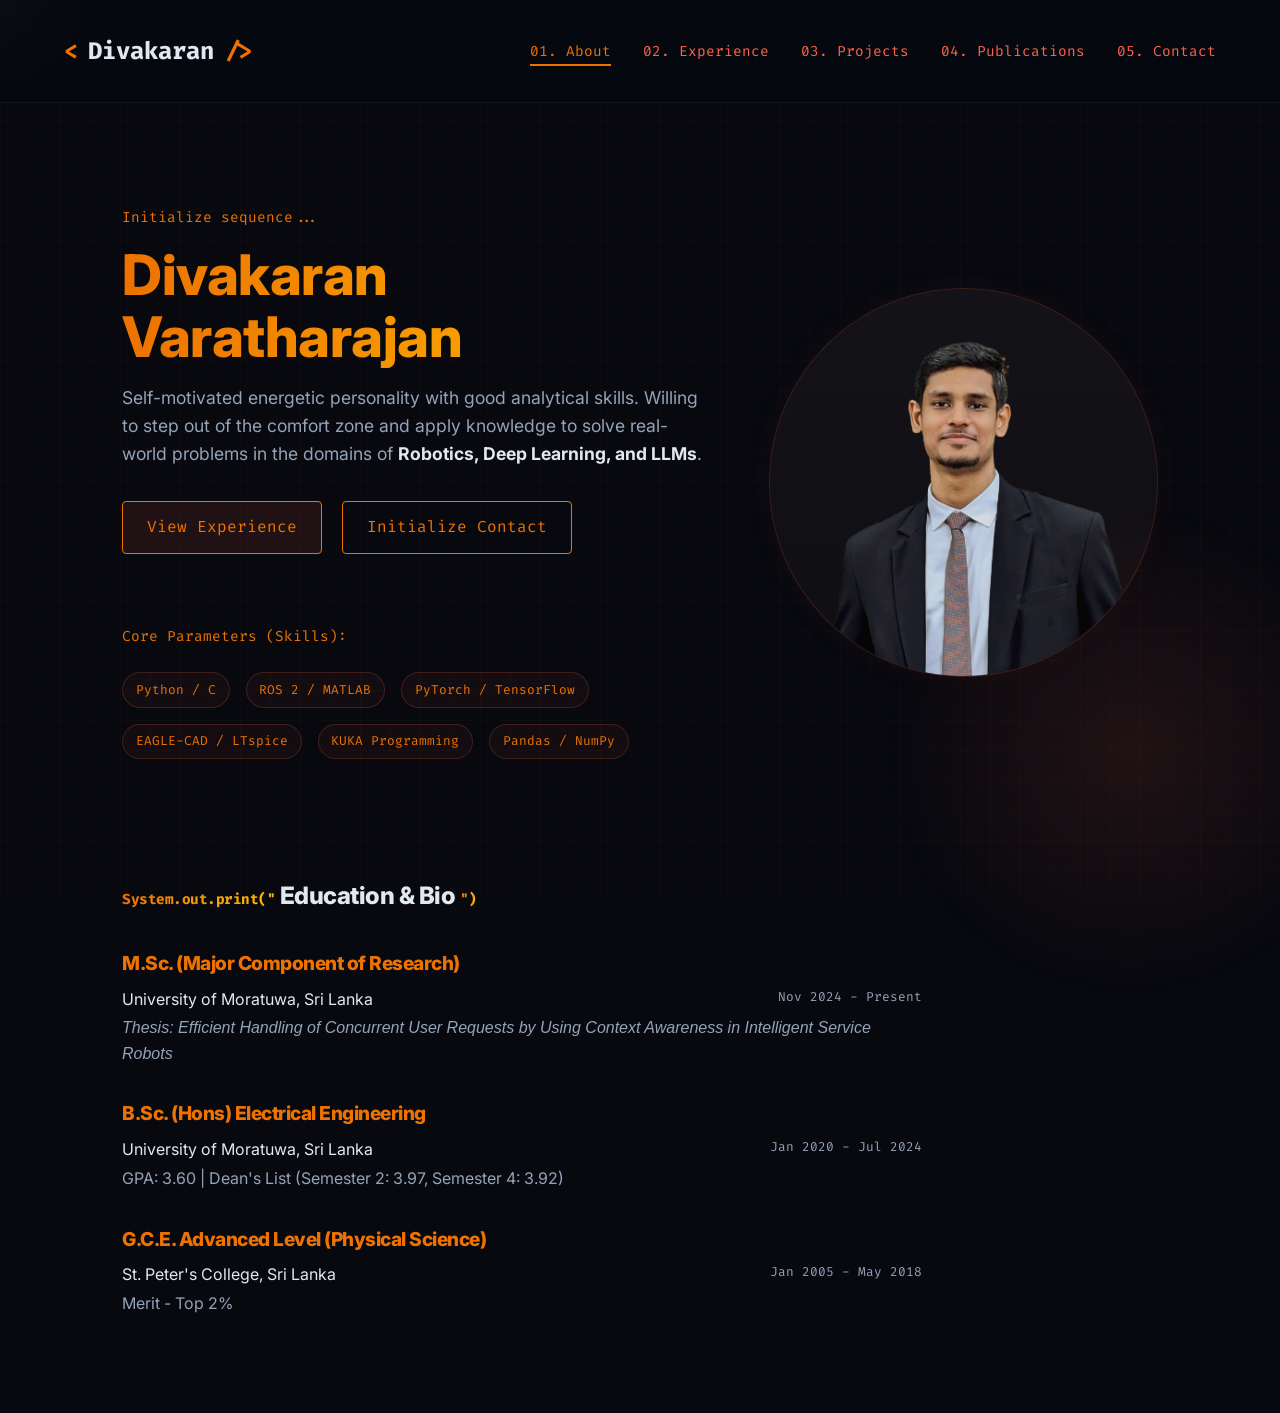
==== commit 6afbb2e3: "changed styling" ====
--- a/index.html
+++ b/index.html
@@ -24,32 +24,41 @@
 
     <main>
         <section class="hero">
-            <p class="mono">Initialize sequence...</p>
-            <h1 style="font-size: 3.5rem;"><span class="text-gradient">Divakaran Varatharajan</span></h1>
-            <p class="subtitle" style="font-size: 1.1rem;">
-                Self-motivated energetic personality with good analytical skills. Willing to step out of the comfort zone and apply knowledge to solve real-world problems in the domains of <strong style="color: var(--text-primary)">Robotics, Deep Learning, and LLMs</strong>.
-            </p>
-            
-            <div style="margin-top: 1rem;">
-                <a href="experience.html" class="btn btn-primary">View Experience</a>
-                <a href="contact.html" class="btn" style="margin-left: 1rem;">Initialize Contact</a>
-            </div>
+            <div class="hero-content" style="display: grid; grid-template-columns: 1.5fr 1fr; gap: 4rem; align-items: center;">
+                <div>
+                    <p class="mono">Initialize sequence...</p>
+                    <h1 style="font-size: 3.5rem;"><span class="text-gradient">Divakaran Varatharajan</span></h1>
+                    <p class="subtitle" style="font-size: 1.1rem;">
+                        Self-motivated energetic personality with good analytical skills. Willing to step out of the comfort zone and apply knowledge to solve real-world problems in the domains of <strong style="color: var(--text-primary)">Robotics, Deep Learning, and LLMs</strong>.
+                    </p>
+                    
+                    <div style="margin-top: 1rem;">
+                        <a href="experience.html" class="btn btn-primary">View Experience</a>
+                        <a href="contact.html" class="btn" style="margin-left: 1rem;">Initialize Contact</a>
+                    </div>
 
-            <div class="tech-stack" style="margin-top: 4rem;">
-                <p class="mono" style="width: 100%; margin-bottom: 0.5rem;">Core Parameters (Skills):</p>
-                <span class="tech-tag" onmouseover="this.style.boxShadow='0 0 10px var(--accent-orange)'" onmouseout="this.style.boxShadow='none'">Python / C</span>
-                <span class="tech-tag" onmouseover="this.style.boxShadow='0 0 10px var(--accent-orange)'" onmouseout="this.style.boxShadow='none'">ROS 2 / MATLAB</span>
-                <span class="tech-tag" onmouseover="this.style.boxShadow='0 0 10px var(--accent-orange)'" onmouseout="this.style.boxShadow='none'">PyTorch / TensorFlow</span>
-                <span class="tech-tag" onmouseover="this.style.boxShadow='0 0 10px var(--accent-orange)'" onmouseout="this.style.boxShadow='none'">EAGLE-CAD / LTspice</span>
-                <span class="tech-tag" onmouseover="this.style.boxShadow='0 0 10px var(--accent-orange)'" onmouseout="this.style.boxShadow='none'">KUKA Programming</span>
-                <span class="tech-tag" onmouseover="this.style.boxShadow='0 0 10px var(--accent-orange)'" onmouseout="this.style.boxShadow='none'">Pandas / NumPy</span>
+                    <div class="tech-stack" style="margin-top: 4rem;">
+                        <p class="mono" style="width: 100%; margin-bottom: 0.5rem;">Core Parameters (Skills):</p>
+                        <span class="tech-tag" onmouseover="this.style.boxShadow='0 0 10px var(--accent-orange)'" onmouseout="this.style.boxShadow='none'">Python / C</span>
+                        <span class="tech-tag" onmouseover="this.style.boxShadow='0 0 10px var(--accent-orange)'" onmouseout="this.style.boxShadow='none'">ROS 2 / MATLAB</span>
+                        <span class="tech-tag" onmouseover="this.style.boxShadow='0 0 10px var(--accent-orange)'" onmouseout="this.style.boxShadow='none'">PyTorch / TensorFlow</span>
+                        <span class="tech-tag" onmouseover="this.style.boxShadow='0 0 10px var(--accent-orange)'" onmouseout="this.style.boxShadow='none'">EAGLE-CAD / LTspice</span>
+                        <span class="tech-tag" onmouseover="this.style.boxShadow='0 0 10px var(--accent-orange)'" onmouseout="this.style.boxShadow='none'">KUKA Programming</span>
+                        <span class="tech-tag" onmouseover="this.style.boxShadow='0 0 10px var(--accent-orange)'" onmouseout="this.style.boxShadow='none'">Pandas / NumPy</span>
+                    </div>
+                </div>
+                
+                <div class="card profile-card" style="padding: 0; display: flex; justify-content: center; align-items: center; aspect-ratio: 1; background: rgba(255, 99, 71, 0.02); border-color: rgba(255, 99, 71, 0.2); overflow: hidden; border-radius: 50%; max-width: 400px; margin: 0 auto; box-shadow: 0 0 30px rgba(255, 99, 71, 0.05);">
+                    <!-- Place your picture in the same folder and name it 'profile.png' or 'profile.jpg' -->
+                    <img src="profile.png" alt="Divakaran Varatharajan" style="width: 100%; height: 100%; object-fit: cover; opacity: 0.9; transition: opacity 0.3s ease, transform 0.5s ease;" onmouseover="this.style.opacity=1; this.style.transform='scale(1.05)'" onmouseout="this.style.opacity=0.9; this.style.transform='scale(1)'" onerror="this.onerror=null; this.src='profile.jpg'; this.onerror=function(){ this.onerror=null; this.parentElement.innerHTML='<div style=\'text-align:center;\'><svg width=\'80\' height=\'80\' viewBox=\'0 0 24 24\' fill=\'none\' stroke=\'#ff6347\' stroke-width=\'1\' stroke-linecap=\'round\' stroke-linejoin=\'round\'><path d=\'M12 2a10 10 0 1 0 10 10 4 4 0 0 1-5-5 4 4 0 0 1-5-5\'/><path d=\'M8.5 8.5v.01\'/><path d=\'M16 15.5v.01\'/><path d=\'M12 12v.01\'/><path d=\'M11 17a4.5 4.5 0 0 0 7 0\'/><path d=\'M13 7a4.5 4.5 0 0 0-7 0\'/></svg><p style=\'font-family: monospace; color: #94a3b8; font-size: 0.8rem; margin-top: 1rem;\'>Add profile.png<br>to the folder</p></div>'; };">
+                </div>
             </div>
         </section>
         
         <section style="margin-top: 5rem;" class="reveal">
             <h2><span class="mono text-gradient">System.out.print("</span> Education & Bio <span class="mono text-gradient">")</span></h2>
-            <div style="display: grid; grid-template-columns: 2fr 1fr; gap: 4rem; align-items: start; margin-top: 2rem;">
-                <div>
+            <div style="margin-top: 2rem;">
+                <div style="max-width: 800px;">
                     <h3 style="color: var(--accent-orange); font-size: 1.2rem; margin-bottom: 0.5rem;">M.Sc. (Major Component of Research)</h3>
                     <p style="color: var(--text-primary); margin-bottom: 0.2rem;">University of Moratuwa, Sri Lanka <span class="mono" style="float: right; color: var(--text-secondary); font-size: 0.8rem;">Nov 2024 - Present</span></p>
                     <p style="color: var(--text-secondary); margin-bottom: 2rem; font-style: italic;">Thesis: Efficient Handling of Concurrent User Requests by Using Context Awareness in Intelligent Service Robots</p>
@@ -62,10 +71,6 @@
                     <p style="color: var(--text-primary); margin-bottom: 0.2rem;">St. Peter's College, Sri Lanka <span class="mono" style="float: right; color: var(--text-secondary); font-size: 0.8rem;">Jan 2005 - May 2018</span></p>
                     <p style="color: var(--text-secondary); margin-bottom: 2rem;">Merit - Top 2%</p>
                 </div>
-                <div class="card profile-card" style="padding: 0; display: flex; justify-content: center; align-items: center; aspect-ratio: 1; background: rgba(255, 99, 71, 0.02); border-color: rgba(255, 99, 71, 0.2); overflow: hidden;">
-                    <!-- Place your picture in the same folder and name it 'profile.png' -->
-                    <img src="profile.png" alt="Divakaran Varatharajan" style="width: 100%; height: 100%; object-fit: cover; opacity: 0.8; transition: opacity 0.3s ease;" onmouseover="this.style.opacity=1" onmouseout="this.style.opacity=0.8" onerror="this.onerror=null; this.parentElement.innerHTML='<div style=\'text-align:center;\'><svg width=\'100\' height=\'100\' viewBox=\'0 0 24 24\' fill=\'none\' stroke=\'#ff6347\' stroke-width=\'1\' stroke-linecap=\'round\' stroke-linejoin=\'round\'><path d=\'M12 2a10 10 0 1 0 10 10 4 4 0 0 1-5-5 4 4 0 0 1-5-5\'/><path d=\'M8.5 8.5v.01\'/><path d=\'M16 15.5v.01\'/><path d=\'M12 12v.01\'/><path d=\'M11 17a4.5 4.5 0 0 0 7 0\'/><path d=\'M13 7a4.5 4.5 0 0 0-7 0\'/></svg><p style=\'font-family: monospace; color: #94a3b8; font-size: 0.8rem; margin-top: 1rem;\'>Add profile.png<br>to the folder</p></div>';">
-                </div>
             </div>
         </section>
     </main>
--- a/style.css
+++ b/style.css
@@ -3,7 +3,7 @@
 :root {
     --bg-dark: #07090f;
     --bg-surface: rgba(16, 22, 36, 0.6);
-    --bg-surface-hover: rgba(37, 26, 56, 0.8);
+    --bg-surface-hover: rgb(43, 31, 12);
     --accent-orange: #ed7200;
     --accent-yellow: #ffbb00;
     --text-primary: #e2e8f0;
@@ -251,6 +251,7 @@
     font-size: 4rem;
     margin: 1rem 0;
     line-height: 1.1;
+    
 }
 
 .hero p.subtitle {
@@ -447,6 +448,14 @@
     .hero h1 {
         font-size: 2.5rem;
     }
+    .hero-content {
+        grid-template-columns: 1fr !important;
+        text-align: center;
+        gap: 2rem !important;
+    }
+    .hero-content .tech-stack {
+        justify-content: center;
+    }
     .nav-links {
         display: none; /* In a real app, implement a hamburger menu */
     }
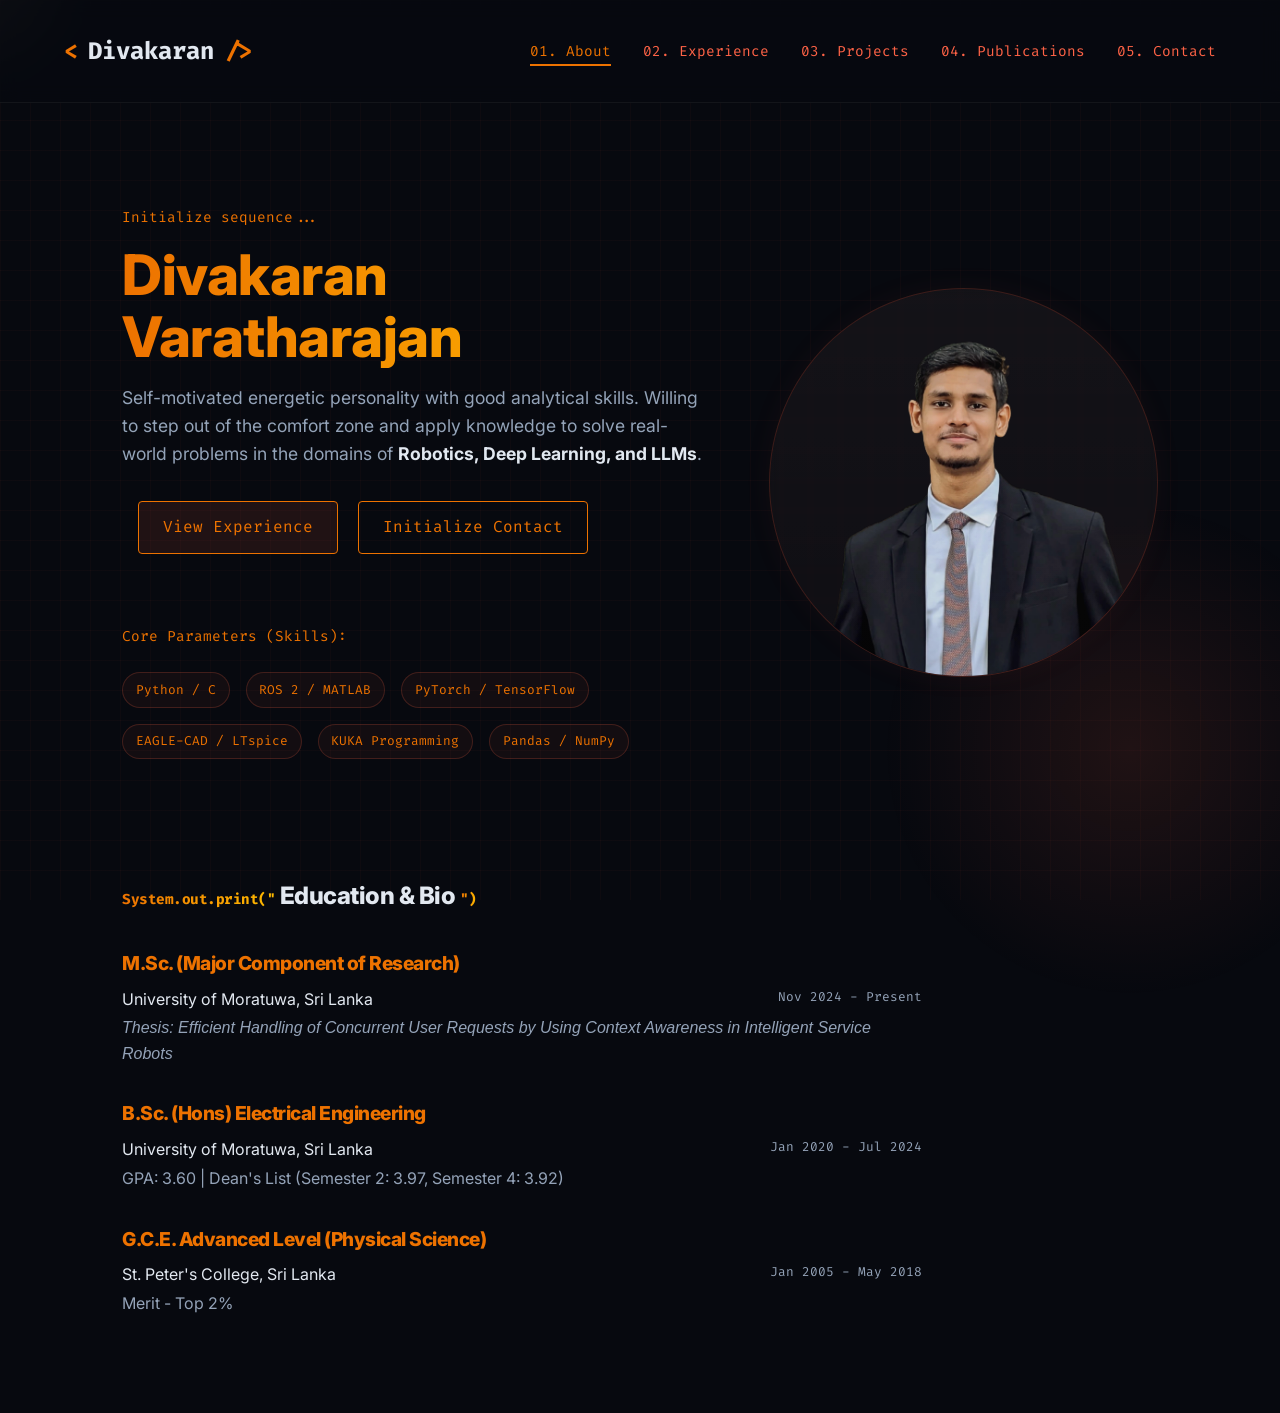
==== commit c4ed0a92: "Update index.html" ====
--- a/index.html
+++ b/index.html
@@ -33,7 +33,7 @@
                     </p>
                     
                     <div style="margin-top: 1rem;">
-                        <a href="experience.html" class="btn btn-primary">View Experience</a>
+                        <a href="experience.html" class="btn btn-primary" style="margin-left: 1rem;">View Experience</a>
                         <a href="contact.html" class="btn" style="margin-left: 1rem;">Initialize Contact</a>
                     </div>
 
--- a/style.css
+++ b/style.css
@@ -276,6 +276,13 @@
     padding: 0.4rem 0.8rem;
     border-radius: 20px;
     border: 1px solid rgba(255, 99, 71, 0.2);
+    transition: all 0.3s ease;
+    cursor: default;
+}
+
+.tech-tag:hover, .card:hover .tech-tag {
+    background: rgba(0, 0, 0, 0.6);
+    border-color: var(--accent-orange);
 }
 
 /* Grid Layouts for Projects & Blogs */
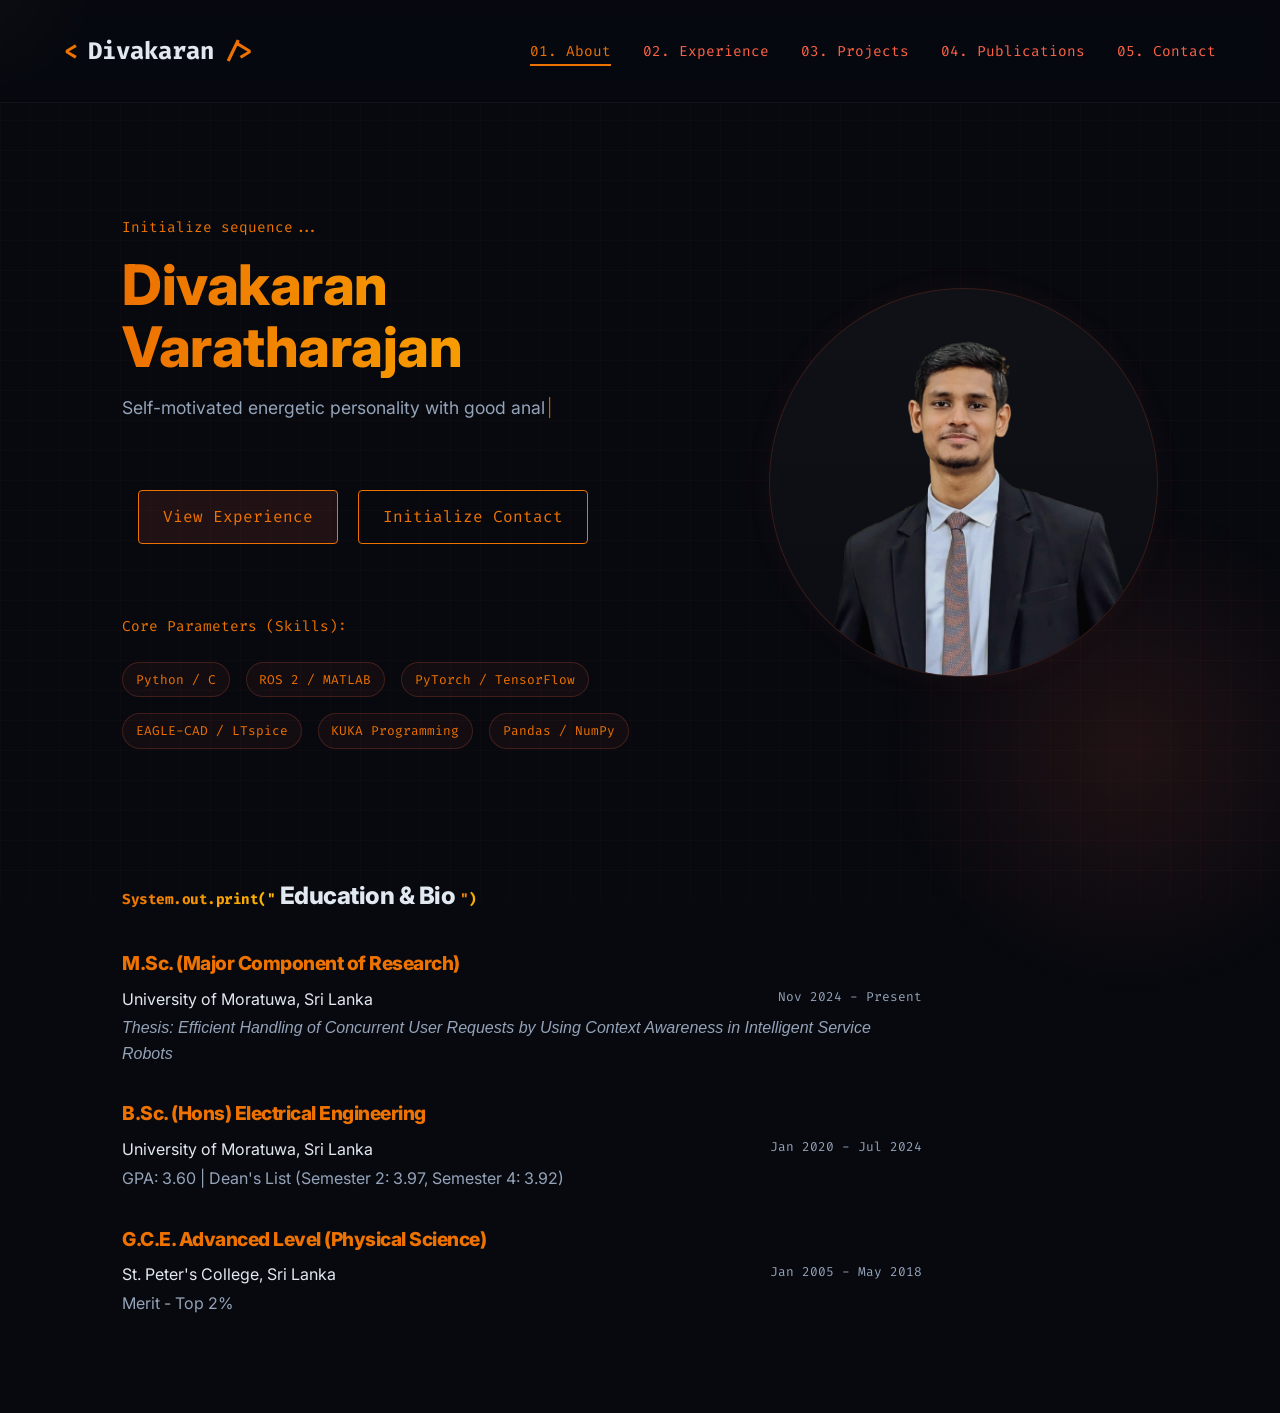
==== commit 38a24c85: "styling change in experience page and index page 1. In experience page differentiated the current an" ====
--- a/index.html
+++ b/index.html
@@ -6,6 +6,38 @@
     <title>Divakaran Varatharajan | Portfolio</title>
     <meta name="description" content="Portfolio of Divakaran Varatharajan - Robotics, Deep Learning, and LLMs.">
     <link rel="stylesheet" href="style.css">
+    <style>
+        /* Typewriter cursor */
+        #heroSubtitle::after {
+            content: '|';
+            color: var(--accent-orange);
+            animation: blink-cursor 0.55s step-end infinite;
+            margin-left: 2px;
+            font-weight: 300;
+        }
+        #heroSubtitle.typing-done::after {
+            display: none;
+        }
+        @keyframes blink-cursor {
+            0%, 100% { opacity: 1; }
+            50%       { opacity: 0; }
+        }
+
+        /* Gentle button shake */
+        @keyframes gentle-shake {
+            0%          { transform: translateX(0) rotate(0deg); }
+            15%         { transform: translateX(-4px) rotate(-0.4deg); }
+            30%         { transform: translateX(4px)  rotate(0.4deg); }
+            45%         { transform: translateX(-3px) rotate(-0.3deg); }
+            60%         { transform: translateX(3px)  rotate(0.3deg); }
+            75%         { transform: translateX(-1px) rotate(-0.1deg); }
+            90%         { transform: translateX(1px)  rotate(0.1deg); }
+            100%        { transform: translateX(0) rotate(0deg); }
+        }
+        .btn-shake {
+            animation: gentle-shake 0.55s ease-in-out;
+        }
+    </style>
 </head>
 <body>
     <div class="glow-bg"></div>
@@ -28,12 +60,10 @@
                 <div>
                     <p class="mono">Initialize sequence...</p>
                     <h1 style="font-size: 3.5rem;"><span class="text-gradient">Divakaran Varatharajan</span></h1>
-                    <p class="subtitle" style="font-size: 1.1rem;">
-                        Self-motivated energetic personality with good analytical skills. Willing to step out of the comfort zone and apply knowledge to solve real-world problems in the domains of <strong style="color: var(--text-primary)">Robotics, Deep Learning, and LLMs</strong>.
-                    </p>
+                    <p id="heroSubtitle" class="subtitle" style="font-size: 1.1rem; min-height: 4rem;"></p>
                     
                     <div style="margin-top: 1rem;">
-                        <a href="experience.html" class="btn btn-primary" style="margin-left: 1rem;">View Experience</a>
+                        <a id="viewExpBtn" href="experience.html" class="btn btn-primary" style="margin-left: 1rem;">View Experience</a>
                         <a href="contact.html" class="btn" style="margin-left: 1rem;">Initialize Contact</a>
                     </div>
 
@@ -48,9 +78,9 @@
                     </div>
                 </div>
                 
-                <div class="card profile-card" style="padding: 0; display: flex; justify-content: center; align-items: center; aspect-ratio: 1; background: rgba(255, 99, 71, 0.02); border-color: rgba(255, 99, 71, 0.2); overflow: hidden; border-radius: 50%; max-width: 400px; margin: 0 auto; box-shadow: 0 0 30px rgba(255, 99, 71, 0.05);">
+                <div class="card profile-card" style="padding: 0; display: flex; justify-content: center; align-items: center; aspect-ratio: 1; background: var(--bg-dark); border-color: rgba(255, 99, 71, 0.2); overflow: hidden; border-radius: 50%; max-width: 400px; margin: 0 auto; box-shadow: 0 0 30px rgba(255, 99, 71, 0.05); user-select: none;">
                     <!-- Place your picture in the same folder and name it 'profile.png' or 'profile.jpg' -->
-                    <img src="profile.png" alt="Divakaran Varatharajan" style="width: 100%; height: 100%; object-fit: cover; opacity: 0.9; transition: opacity 0.3s ease, transform 0.5s ease;" onmouseover="this.style.opacity=1; this.style.transform='scale(1.05)'" onmouseout="this.style.opacity=0.9; this.style.transform='scale(1)'" onerror="this.onerror=null; this.src='profile.jpg'; this.onerror=function(){ this.onerror=null; this.parentElement.innerHTML='<div style=\'text-align:center;\'><svg width=\'80\' height=\'80\' viewBox=\'0 0 24 24\' fill=\'none\' stroke=\'#ff6347\' stroke-width=\'1\' stroke-linecap=\'round\' stroke-linejoin=\'round\'><path d=\'M12 2a10 10 0 1 0 10 10 4 4 0 0 1-5-5 4 4 0 0 1-5-5\'/><path d=\'M8.5 8.5v.01\'/><path d=\'M16 15.5v.01\'/><path d=\'M12 12v.01\'/><path d=\'M11 17a4.5 4.5 0 0 0 7 0\'/><path d=\'M13 7a4.5 4.5 0 0 0-7 0\'/></svg><p style=\'font-family: monospace; color: #94a3b8; font-size: 0.8rem; margin-top: 1rem;\'>Add profile.png<br>to the folder</p></div>'; };">
+                    <img src="profile.png" alt="Divakaran Varatharajan" draggable="false" oncontextmenu="return false" style="width: 100%; height: 100%; object-fit: cover; opacity: 0.9; transition: opacity 0.3s ease, transform 0.5s ease; pointer-events: none;" onerror="this.onerror=null; this.src='profile.jpg'; this.onerror=function(){ this.onerror=null; this.parentElement.innerHTML='<div style=\'text-align:center;\'>\n<svg width=\'80\' height=\'80\' viewBox=\'0 0 24 24\' fill=\'none\' stroke=\'#ff6347\' stroke-width=\'1\' stroke-linecap=\'round\' stroke-linejoin=\'round\'><path d=\'M12 2a10 10 0 1 0 10 10 4 4 0 0 1-5-5 4 4 0 0 1-5-5\'/><path d=\'M8.5 8.5v.01\'/><path d=\'M16 15.5v.01\'/><path d=\'M12 12v.01\'/><path d=\'M11 17a4.5 4.5 0 0 0 7 0\'/><path d=\'M13 7a4.5 4.5 0 0 0-7 0\'/></svg><p style=\'font-family: monospace; color: #94a3b8; font-size: 0.8rem; margin-top: 1rem;\'>Add profile.png<br>to the folder</p></div>'; };">
                 </div>
             </div>
         </section>
@@ -76,5 +106,50 @@
     </main>
 
     <script src="script.js"></script>
+    <script>
+    (function () {
+        /* ── 1. Typewriter for hero subtitle ── */
+        const subtitleEl  = document.getElementById('heroSubtitle');
+        const plainText   = 'Self-motivated energetic personality with good analytical skills. Willing to step out of the comfort zone and apply knowledge to solve real-world problems in the domains of Robotics, Deep Learning, and LLMs.';
+        const finalHTML   = 'Self-motivated energetic personality with good analytical skills. Willing to step out of the comfort zone and apply knowledge to solve real-world problems in the domains of <strong style="color:var(--text-primary)">Robotics, Deep Learning, and LLMs</strong>.';
+        const SPEED_MS    = 18; // ms per character — fast but readable
+        let   charIdx     = 0;
+
+        function typeChar() {
+            if (charIdx < plainText.length) {
+                subtitleEl.textContent = plainText.slice(0, charIdx + 1);
+                charIdx++;
+                setTimeout(typeChar, SPEED_MS);
+            } else {
+                // Swap in the bolded HTML version, remove cursor
+                subtitleEl.innerHTML = finalHTML;
+                subtitleEl.classList.add('typing-done');
+            }
+        }
+
+        // Small delay so the heading renders first
+        setTimeout(typeChar, 500);
+
+        /* ── 2. Gentle shake on "View Experience" every 8 s ── */
+        const expBtn = document.getElementById('viewExpBtn');
+
+        function shakeBtn() {
+            expBtn.classList.remove('btn-shake');   // reset in case it's still there
+            void expBtn.offsetWidth;                // force reflow to restart animation
+            expBtn.classList.add('btn-shake');
+            // Clean up class once the animation ends
+            expBtn.addEventListener('animationend', function handler() {
+                expBtn.classList.remove('btn-shake');
+                expBtn.removeEventListener('animationend', handler);
+            });
+        }
+
+        // First shake after 8 s, then every 8 s
+        setTimeout(function firstShake() {
+            shakeBtn();
+            setInterval(shakeBtn, 8000);
+        }, 8000);
+    })();
+    </script>
 </body>
 </html>
--- a/style.css
+++ b/style.css
@@ -280,9 +280,27 @@
     cursor: default;
 }
 
-.tech-tag:hover, .card:hover .tech-tag {
-    background: rgba(0, 0, 0, 0.6);
+.tech-tag:hover {
+    background: rgba(0, 0, 0, 0.5);
     border-color: var(--accent-orange);
+    color: rgba(255, 99, 71, 0.7);
+}
+
+.card:hover .tech-tag {
+    background: rgba(0, 0, 0, 0.55);
+    border-color: rgba(255, 99, 71, 0.5);
+    color: rgba(255, 99, 71, 0.65);
+}
+
+.card:hover .card-year {
+    color: rgba(180, 90, 40, 0.6) !important;
+    transition: color 0.4s ease;
+}
+
+.card-year {
+    color: var(--accent-orange);
+    font-size: 0.9rem;
+    transition: color 0.4s ease;
 }
 
 /* Grid Layouts for Projects & Blogs */
